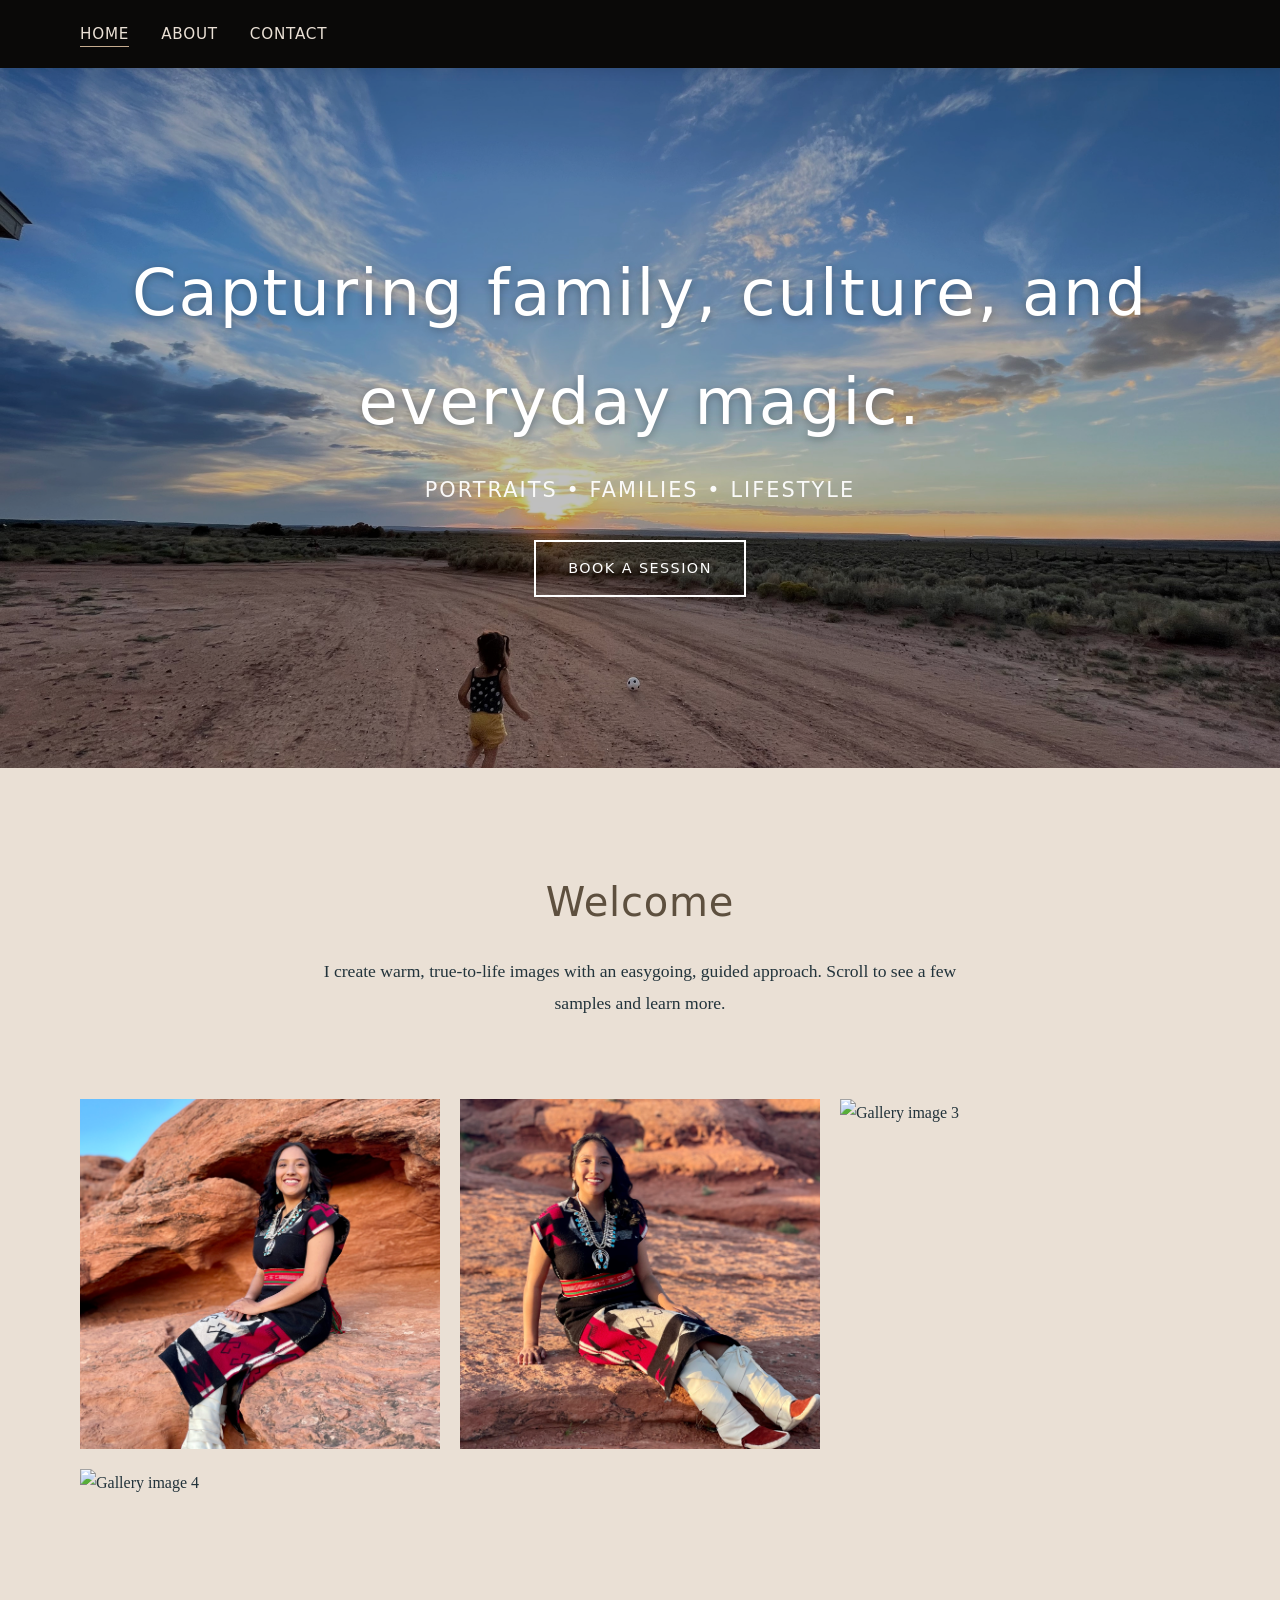
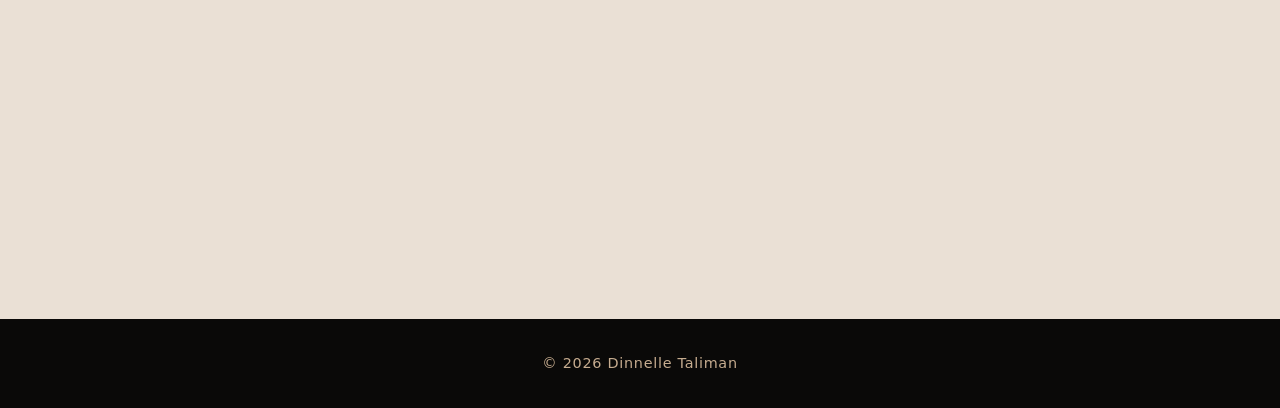
==== index.html @ a17ee5c7 "Add files via upload" ====
<!DOCTYPE html>
<html lang="en">

<head>
    <meta charset="UTF-8" />
    <meta name="viewport" content="width=device-width, initial-scale=1" />
    <title>Dinnelle Taliman Final</title>
    <link rel="stylesheet" href="style.css" />
</head>

<body>

    <!-- Top navigation -->
    <header class="site-header">
        <nav class="nav">
            <ul class="nav-links">
                <li><a href="index.html" class="active">Home</a></li>
                <li><a href="about.html">About</a></li>
                <li><a href="contact.html">Contact</a></li>
            </ul>
        </nav>
    </header>

    <!-- Welcome -->
    <section class="hero">

        <img src="images/amisky.jpeg" alt="Main Ami Sky Photo">
        <div class="hero-text">
            <h1>Capturing family, culture, and everyday magic.</h1>
            <p>Portraits • Families • Lifestyle</p>
            <a class="btn" href="contact.html">Book a Session</a>
        </div>
    </section>

    <!-- Simple intro -->
    <main class="container">
        <section class="intro">
            <h2>Welcome</h2>
            <p>
                I create warm, true-to-life images with an easygoing, guided approach.
                Scroll to see a few samples and learn more.
            </p>
        </section>

        <!-- Tiny gallery grid (just images) -->
        <section class="grid">
            <img src="images/nevaehgrad1.jpeg" alt="Gallery image 1">
            <img src="images/nevaehgrad2.jpeg" alt="Gallery image 2">
            <img src="images/sample3.jpg" alt="Gallery image 3">
            <img src="images/sample4.jpg" alt="Gallery image 4">
        </section>
    </main>

    <!-- Footer -->
    <footer class="footer">
        <p>© <span id="year"></span> Dinnelle Taliman</p>
    </footer>

    <script>
        document.getElementById('year').textContent = new Date().getFullYear();
    </script>
</body>

</html>
---- style.css ----
/* PHOTOGRAPHY PORTFOLIO - DINNELLE TALIMAN */

/* Color Variables */
:root {
    --black: #0a0908;
    --gunmetal: #22333b;
    --almond: #eae0d5;
    --khaki: #c6ac8f;
    --walnut-brown: #5e503f;
}

/* RESET & BASE STYLES */
* {
    box-sizing: border-box;
    margin: 0;
    padding: 0;
}

body {
    font-family: 'Georgia', 'Times New Roman', serif;
    color: var(--gunmetal);
    background: var(--almond);
    line-height: 1.7;
    overflow-x: hidden;
}

h1,
h2,
h3 {
    font-family: system-ui, -apple-system, sans-serif;
    font-weight: 300;
    letter-spacing: 0.02em;
    color: var(--black);
}

a {
    color: inherit;
    text-decoration: none;
    transition: all 0.3s ease;
}

img {
    max-width: 100%;
    display: block;
}

/* CONTAINER */
.container {
    max-width: 1200px;
    margin: 0 auto;
    padding: 60px 40px;
}

.section {
    margin-bottom: 80px;
}

/* NAVIGATION */
.site-header {
    background: var(--black);
    position: sticky;
    top: 0;
    z-index: 100;
    box-shadow: 0 2px 12px rgba(10, 9, 8, 0.1);
}

.nav {
    max-width: 1200px;
    margin: 0 auto;
    padding: 20px 40px;
    display: flex;
    align-items: center;
    justify-content: space-between;
}

.logo {
    font-family: system-ui, sans-serif;
    font-weight: 300;
    font-size: 1.3rem;
    letter-spacing: 0.1em;
    color: var(--almond);
    text-transform: uppercase;
}

.logo:hover {
    color: var(--khaki);
}

.nav-links {
    list-style: none;
    display: flex;
    gap: 32px;
}

.nav-links a {
    color: var(--almond);
    font-family: system-ui, sans-serif;
    font-size: 0.95rem;
    letter-spacing: 0.05em;
    text-transform: uppercase;
    font-weight: 300;
    position: relative;
}

.nav-links a::after {
    content: '';
    position: absolute;
    bottom: -4px;
    left: 0;
    width: 0;
    height: 1px;
    background: var(--khaki);
    transition: width 0.3s ease;
}

.nav-links a:hover::after,
.nav-links a.active::after {
    width: 100%;
}

/* HERO SECTION */
.hero {
    position: relative;
    height: 85vh;
    max-height: 700px;
    overflow: hidden;
}

.hero img {
    width: 100%;
    height: 100%;
    object-fit: cover;
    filter: brightness(0.75);
}

.hero-text {
    position: absolute;
    inset: 0;
    display: flex;
    flex-direction: column;
    justify-content: center;
    align-items: center;
    text-align: center;
    color: white;
    padding: 0 20px;
}

.hero h1 {
    font-size: clamp(2rem, 5vw, 4rem);
    font-weight: 200;
    letter-spacing: 0.03em;
    margin-bottom: 16px;
    color: white;
    text-shadow: 0 2px 8px rgba(0, 0, 0, 0.3);
}

.hero p {
    font-size: clamp(1rem, 2vw, 1.3rem);
    font-weight: 300;
    letter-spacing: 0.1em;
    margin-bottom: 32px;
    opacity: 0.95;
    text-transform: uppercase;
    font-family: system-ui, sans-serif;
}

.btn {
    display: inline-block;
    background: transparent;
    color: white;
    padding: 14px 32px;
    border: 2px solid white;
    font-family: system-ui, sans-serif;
    font-size: 0.9rem;
    font-weight: 400;
    letter-spacing: 0.1em;
    text-transform: uppercase;
    transition: all 0.3s ease;
}

.btn:hover {
    background: white;
    color: var(--black);
}

/* INTRO SECTION */
.intro {
    text-align: center;
    max-width: 700px;
    margin: 0 auto;
    padding: 40px 20px;
}

.intro h2 {
    font-size: 2.5rem;
    font-weight: 200;
    margin-bottom: 20px;
    color: var(--walnut-brown);
}

.intro p {
    font-size: 1.1rem;
    color: var(--gunmetal);
    line-height: 1.8;
}

/* GALLERY GRID */
.grid {
    display: grid;
    grid-template-columns: repeat(auto-fit, minmax(280px, 1fr));
    gap: 20px;
    padding: 40px 0;
}

.grid img {
    width: 100%;
    height: 350px;
    object-fit: cover;
    transition: transform 0.4s ease, box-shadow 0.4s ease;
    cursor: pointer;
}

.grid img:hover {
    transform: scale(1.02);
    box-shadow: 0 8px 24px rgba(10, 9, 8, 0.15);
}

/* PAGE HERO (About/Contact Pages) */
.page-hero {
    text-align: center;
    padding: 80px 40px;
    background: var(--walnut-brown);
    color: var(--almond);
}

.page-hero h1 {
    font-size: 3rem;
    font-weight: 200;
    letter-spacing: 0.05em;
    margin-bottom: 12px;
    color: var(--almond);
}

.page-hero p {
    font-size: 1.2rem;
    font-weight: 300;
    letter-spacing: 0.05em;
    opacity: 0.9;
}

/* ABOUT PAGE */
.about-gallery {
    display: grid;
    grid-template-columns: repeat(3, 1fr);
    gap: 24px;
    max-width: 1200px;
    margin: 60px auto;
}

.about-gallery img {
    width: 100%;
    height: 400px;
    object-fit: cover;
    transition: transform 0.4s ease;
}

.about-gallery img:hover {
    transform: scale(1.02);
}

.about-bio {
    max-width: 800px;
    margin: 0 auto;
    padding: 40px 20px;
    text-align: center;
}

.about-bio h2 {
    font-size: 2.2rem;
    font-weight: 200;
    margin-bottom: 24px;
    color: var(--walnut-brown);
}

.about-bio p {
    font-size: 1.1rem;
    line-height: 1.9;
    color: var(--gunmetal);
    margin-bottom: 20px;
}

.about-bio em {
    color: var(--walnut-brown);
    font-style: italic;
}

/* CONTACT PAGE */
.contact-intro {
    max-width: 800px;
    margin: 0 auto 60px;
    text-align: center;
    font-size: 1.15rem;
    line-height: 1.8;
    color: var(--gunmetal);
}

.contact-wrapper {
    display: grid;
    grid-template-columns: 1fr 2fr;
    gap: 60px;
    max-width: 1200px;
    margin: 0 auto;
}

/* Contact Info Sidebar */
.contact-info {
    background: var(--walnut-brown);
    color: var(--almond);
    padding: 40px;
    height: fit-content;
    position: sticky;
    top: 100px;
}

.contact-info h2 {
    font-size: 1.8rem;
    font-weight: 200;
    margin-bottom: 32px;
    color: var(--almond);
}

.contact-item {
    margin-bottom: 28px;
}

.contact-item strong {
    display: block;
    font-family: system-ui, sans-serif;
    font-size: 0.85rem;
    font-weight: 400;
    letter-spacing: 0.1em;
    text-transform: uppercase;
    margin-bottom: 8px;
    opacity: 0.8;
}

.contact-item a {
    color: var(--almond);
    font-size: 1.05rem;
    border-bottom: 1px solid transparent;
}

.contact-item a:hover {
    border-bottom-color: var(--khaki);
    color: var(--khaki);
}

.contact-item p {
    margin: 0;
    font-size: 1.05rem;
    line-height: 1.6;
}

.social-links {
    margin-top: 40px;
    padding-top: 32px;
    border-top: 1px solid rgba(234, 224, 213, 0.2);
}

.social-links h3 {
    font-size: 1rem;
    font-weight: 300;
    letter-spacing: 0.1em;
    text-transform: uppercase;
    margin-bottom: 16px;
    color: var(--almond);
}

.social-btn {
    display: block;
    background: transparent;
    color: var(--almond);
    padding: 12px 20px;
    border: 1px solid var(--almond);
    text-align: center;
    margin-bottom: 12px;
    font-family: system-ui, sans-serif;
    font-size: 0.9rem;
    letter-spacing: 0.05em;
    text-transform: uppercase;
    transition: all 0.3s ease;
}

.social-btn:hover {
    background: var(--almond);
    color: var(--walnut-brown);
}

/* Contact Form */
.contact-form-wrapper h2 {
    font-size: 1.8rem;
    font-weight: 200;
    margin-bottom: 32px;
    color: var(--walnut-brown);
}

.contact-form {
    display: flex;
    flex-direction: column;
    gap: 24px;
}

.form-group {
    display: flex;
    flex-direction: column;
}

.form-group label {
    font-family: system-ui, sans-serif;
    font-size: 0.85rem;
    font-weight: 400;
    letter-spacing: 0.05em;
    text-transform: uppercase;
    margin-bottom: 8px;
    color: var(--walnut-brown);
}

.form-group input,
.form-group select,
.form-group textarea {
    padding: 14px 16px;
    border: 1px solid var(--khaki);
    background: white;
    font-family: Georgia, serif;
    font-size: 1rem;
    color: var(--gunmetal);
    transition: border-color 0.3s ease;
}

.form-group input:focus,
.form-group select:focus,
.form-group textarea:focus {
    outline: none;
    border-color: var(--walnut-brown);
}

.form-group textarea {
    resize: vertical;
    min-height: 150px;
    line-height: 1.6;
}

.btn-submit {
    width: 100%;
    cursor: pointer;
    background: var(--walnut-brown);
    color: var(--almond);
    border: 2px solid var(--walnut-brown);
    padding: 16px;
    font-family: system-ui, sans-serif;
    font-size: 0.95rem;
    font-weight: 400;
    letter-spacing: 0.1em;
    text-transform: uppercase;
    transition: all 0.3s ease;
}

.btn-submit:hover {
    background: transparent;
    color: var(--walnut-brown);
}

.form-note {
    font-size: 0.85rem;
    color: var(--gunmetal);
    text-align: center;
    font-style: italic;
    margin-top: -8px;
}

/* Thank You Message */
.thank-you-message {
    background: var(--walnut-brown);
    color: var(--almond);
    padding: 50px 40px;
    text-align: center;
}

.thank-you-message h3 {
    font-size: 2rem;
    font-weight: 200;
    margin-bottom: 16px;
    color: var(--almond);
}

.thank-you-message p {
    font-size: 1.1rem;
    line-height: 1.8;
}

/* FOOTER */
.footer {
    background: var(--black);
    color: var(--khaki);
    text-align: center;
    padding: 32px 20px;
    font-family: system-ui, sans-serif;
    font-size: 0.9rem;
    letter-spacing: 0.05em;
}

/* RESPONSIVE DESIGN */
@media (max-width: 900px) {
    .container {
        padding: 40px 24px;
    }

    .nav {
        padding: 16px 24px;
    }

    .nav-links {
        gap: 20px;
    }

    .about-gallery {
        grid-template-columns: 1fr;
        gap: 20px;
    }

    .about-gallery img {
        height: 450px;
    }

    .contact-wrapper {
        grid-template-columns: 1fr;
        gap: 40px;
    }

    .contact-info {
        position: static;
        order: 2;
    }

    .contact-form-wrapper {
        order: 1;
    }
}

@media (max-width: 640px) {
    .hero {
        height: 70vh;
    }

    .page-hero {
        padding: 60px 24px;
    }

    .page-hero h1 {
        font-size: 2rem;
    }

    .logo {
        font-size: 1rem;
    }

    .nav-links {
        gap: 16px;
        font-size: 0.85rem;
    }

    .grid {
        grid-template-columns: 1fr;
        gap: 16px;
    }

    .grid img {
        height: 300px;
    }

    .intro h2 {
        font-size: 2rem;
    }

    .about-bio h2 {
        font-size: 1.8rem;
    }
}
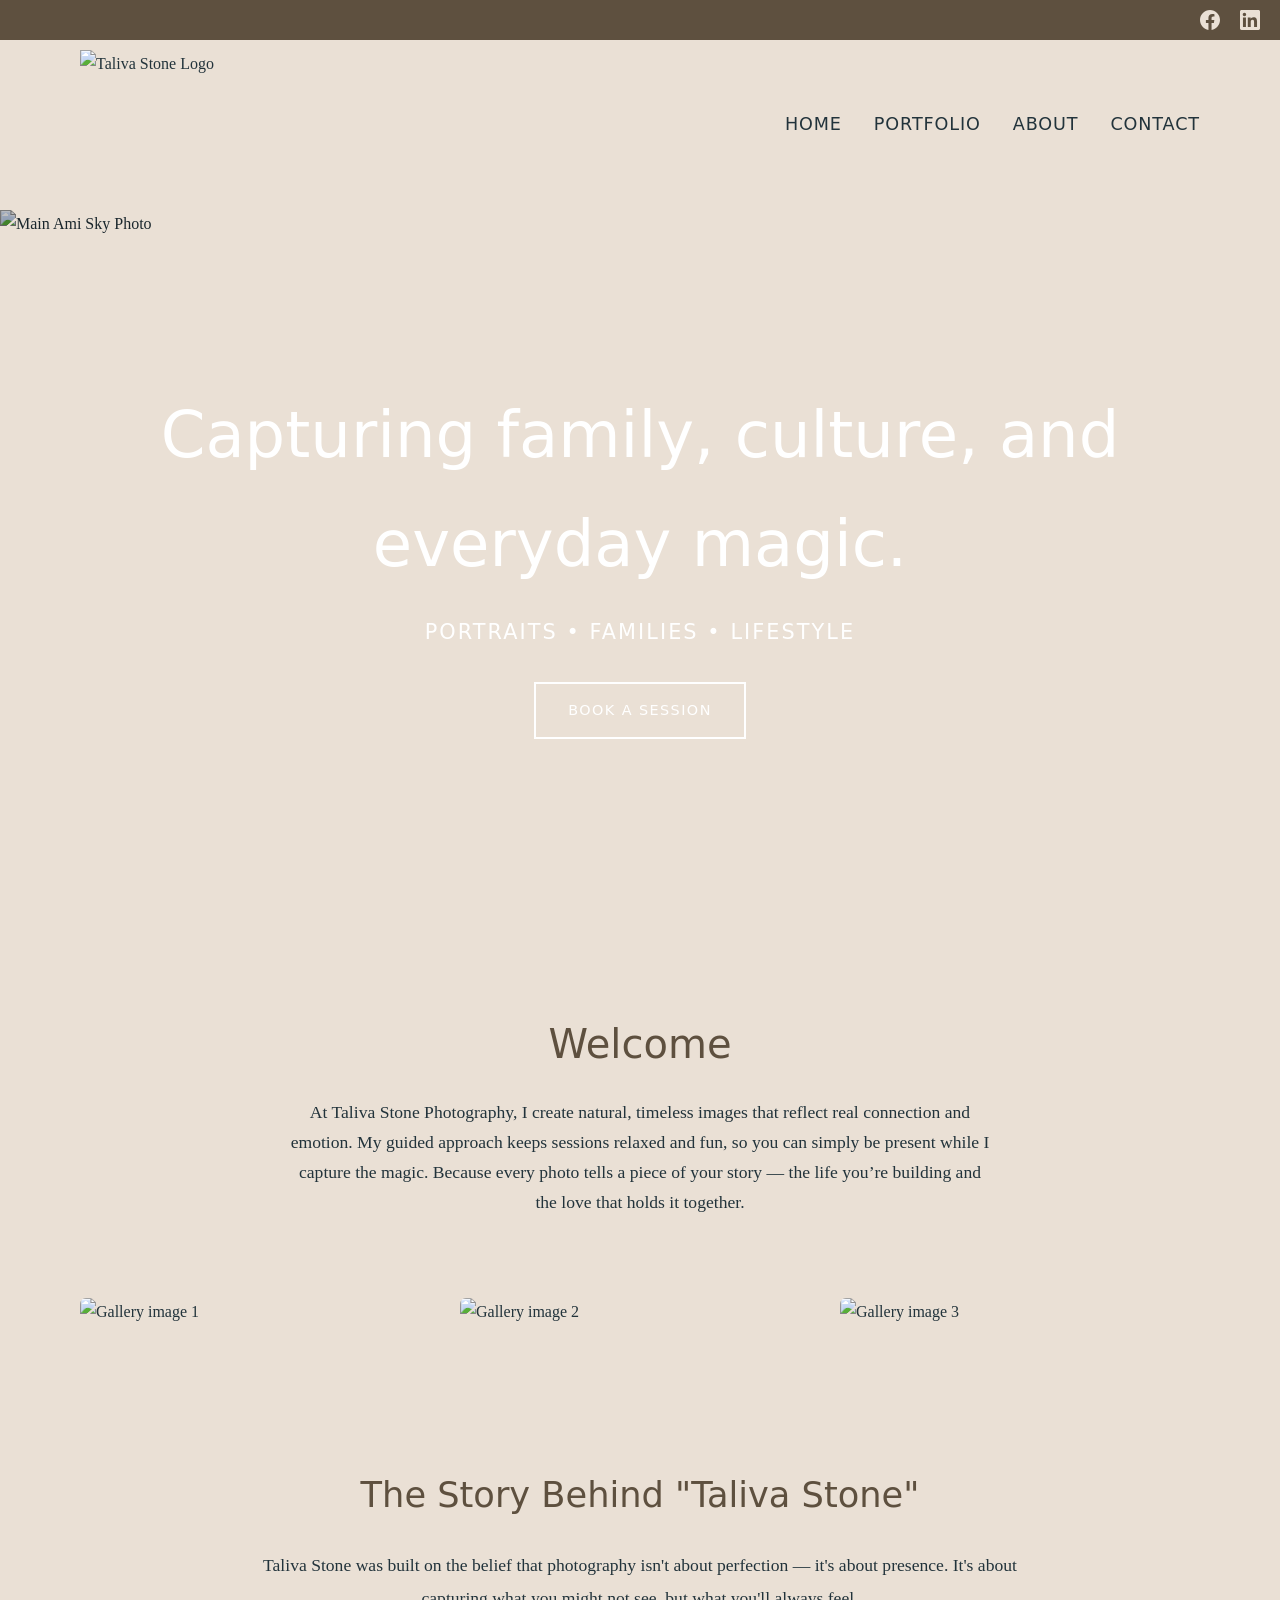
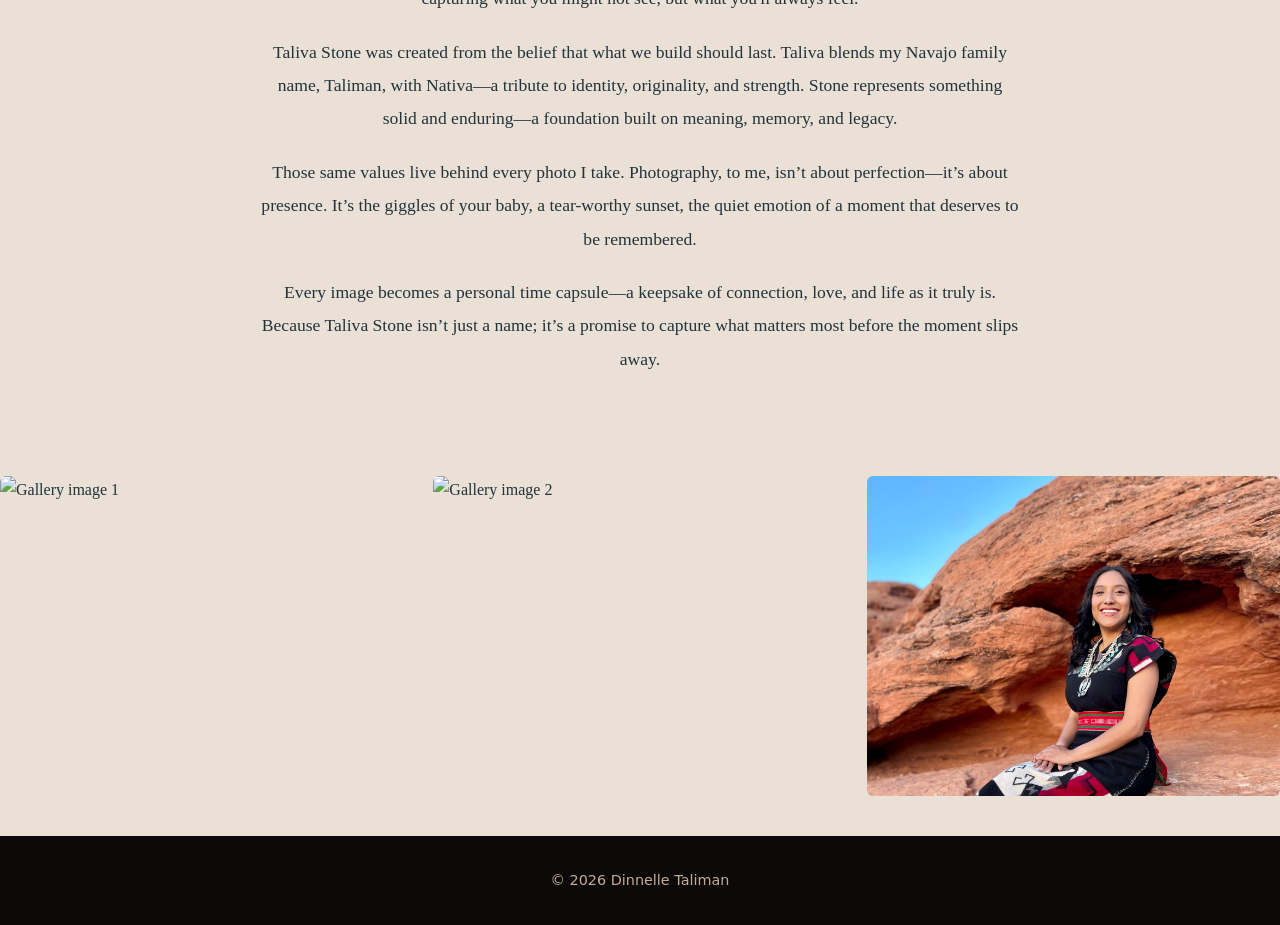
==== commit 24f8ba8a: "Add files via upload final portfolio" ====
--- a/index.html
+++ b/index.html
@@ -11,12 +11,34 @@
 <body>
 
     <!-- Top navigation -->
+
     <header class="site-header">
+        <!-- Social media bar -->
+        <div class="social-bar">
+            <a href="https://www.facebook.com/dinnelle.taliman/" target="_blank" aria-label="Facebook">
+                <svg width="20" height="20" fill="currentColor" viewBox="0 0 24 24">
+                    <path
+                        d="M24 12.073c0-6.627-5.373-12-12-12s-12 5.373-12 12c0 5.99 4.388 10.954 10.125 11.854v-8.385H7.078v-3.47h3.047V9.43c0-3.007 1.792-4.669 4.533-4.669 1.312 0 2.686.235 2.686.235v2.953H15.83c-1.491 0-1.956.925-1.956 1.874v2.25h3.328l-.532 3.47h-2.796v8.385C19.612 23.027 24 18.062 24 12.073z" />
+                </svg>
+            </a>
+            <a href="https://www.linkedin.com/in/dtaliman/" target="_blank" aria-label="LinkedIn">
+                <svg width="20" height="20" fill="currentColor" viewBox="0 0 24 24">
+                    <path
+                        d="M20.447 20.452h-3.554v-5.569c0-1.328-.027-3.037-1.852-3.037-1.853 0-2.136 1.445-2.136 2.939v5.667H9.351V9h3.414v1.561h.046c.477-.9 1.637-1.85 3.37-1.85 3.601 0 4.267 2.37 4.267 5.455v6.286zM5.337 7.433c-1.144 0-2.063-.926-2.063-2.065 0-1.138.92-2.063 2.063-2.063 1.14 0 2.064.925 2.064 2.063 0 1.139-.925 2.065-2.064 2.065zm1.782 13.019H3.555V9h3.564v11.452zM22.225 0H1.771C.792 0 0 .774 0 1.729v20.542C0 23.227.792 24 1.771 24h20.451C23.2 24 24 23.227 24 22.271V1.729C24 .774 23.2 0 22.222 0h.003z" />
+                </svg>
+            </a>
+        </div>
+
         <nav class="nav">
+            <a class="logo" href="index.html">
+                <img src="images/logo.png" alt="Taliva Stone Logo">
+            </a>
             <ul class="nav-links">
-                <li><a href="index.html" class="active">Home</a></li>
+                <li><a href="index.html">Home</a></li>
+                <li><a href="portfolio.html">Portfolio</a></li>
                 <li><a href="about.html">About</a></li>
                 <li><a href="contact.html">Contact</a></li>
+
             </ul>
         </nav>
     </header>
@@ -24,7 +46,9 @@
     <!-- Welcome -->
     <section class="hero">
 
-        <img src="images/amisky.jpeg" alt="Main Ami Sky Photo">
+        </a>
+
+        <img src="images/landscape12.jpeg" alt="Main Ami Sky Photo">
         <div class="hero-text">
             <h1>Capturing family, culture, and everyday magic.</h1>
             <p>Portraits • Families • Lifestyle</p>
@@ -32,24 +56,59 @@
         </div>
     </section>
 
+
+
     <!-- Simple intro -->
     <main class="container">
         <section class="intro">
             <h2>Welcome</h2>
             <p>
-                I create warm, true-to-life images with an easygoing, guided approach.
-                Scroll to see a few samples and learn more.
+                At Taliva Stone Photography, I create natural, timeless images that reflect real connection and emotion.
+                My guided approach keeps sessions relaxed and fun, so you can simply be present while I capture the
+                magic.
+
+             Because every photo tells a piece of your story — the life you’re building and the love that holds it together.
             </p>
         </section>
 
         <!-- Tiny gallery grid (just images) -->
         <section class="grid">
-            <img src="images/nevaehgrad1.jpeg" alt="Gallery image 1">
-            <img src="images/nevaehgrad2.jpeg" alt="Gallery image 2">
-            <img src="images/sample3.jpg" alt="Gallery image 3">
-            <img src="images/sample4.jpg" alt="Gallery image 4">
+            <img src="images/baby2.jpg" alt="Gallery image 1">
+            <img src="images/portrait8.jpg" alt="Gallery image 2">
+            <img src="images/portrait9.jpg" alt="Gallery image 3">
+
+
         </section>
     </main>
+
+    <!-- The Taliva Story -->
+    <section class="section about-bio">
+        <h2>The Story Behind "Taliva Stone"</h2>
+        <p>
+            Taliva Stone was built on the belief that photography isn't about perfection — it's about
+            presence. It's about capturing what you might not see, but what you'll always feel.
+        </p>
+        <p>
+          Taliva Stone was created from the belief that what we build should last.
+Taliva blends my Navajo family name, Taliman, with Nativa—a tribute to identity, originality, and strength. Stone represents something solid and enduring—a foundation built on meaning, memory, and legacy.
+        </p>
+        <p>
+          Those same values live behind every photo I take. Photography, to me, isn’t about perfection—it’s about presence. It’s the giggles of your baby, a tear-worthy sunset, the quiet emotion of a moment that deserves to be remembered.
+        </p>
+        <p>
+            Every image becomes a personal time capsule—a keepsake of connection, love, and life as it truly is. Because Taliva Stone isn’t just a name; it’s a promise to capture what matters most before the moment slips away.
+        </p>
+    </section>
+
+    <!-- Tiny gallery grid (just images) -->
+    <section class="grid">
+        <img src="images/culture1.jpg" alt="Gallery image 1" class="gallery-img portrait">
+        <img src="images/logo.png" alt="Gallery image 2" class="gallery-img">
+        <img src="images/nevaehgrad1.jpeg" alt="Gallery image 3" class="gallery-img portrait">
+    </section>
+
+
+
 
     <!-- Footer -->
     <footer class="footer">
@@ -59,6 +118,11 @@
     <script>
         document.getElementById('year').textContent = new Date().getFullYear();
     </script>
-</body>
+
+    <body class="home">
+
+
+
+    </body>
 
 </html>
--- a/style.css
+++ b/style.css
@@ -1,4 +1,48 @@
 /* PHOTOGRAPHY PORTFOLIO - DINNELLE TALIMAN */
+
+/* PORTFOLIO GRID – uniform tiles */
+.portfolio-grid {
+    display: grid;
+    grid-template-columns: repeat(auto-fill, minmax(260px, 1fr));
+    gap: 24px;
+    padding: 80px;
+    /* keep if you like your padding */
+}
+
+.portfolio-item {
+    position: relative;
+    aspect-ratio: 4 / 3;
+    /* all tiles same shape */
+    overflow: hidden;
+    border-radius: 10px;
+    /* optional rounding */
+    background: var(--light-gray);
+    /* placeholder while loading */
+}
+
+.portfolio-item img {
+    width: 100%;
+    height: 100%;
+    object-fit: cover;
+    /* uniform crop */
+    transition: transform .35s ease, filter .35s ease;
+    display: block;
+}
+
+.portfolio-item:hover img {
+    transform: scale(1.05);
+    /* subtle hover zoom */
+    filter: brightness(0.95);
+}
+
+/* Optional label under tiles */
+.project-label {
+    font-size: 16px;
+    font-weight: 700;
+    margin-top: 12px;
+    color: var(--eggplant);
+}
+
 
 /* Color Variables */
 :root {
@@ -17,26 +61,23 @@
 }
 
 body {
-    font-family: 'Georgia', 'Times New Roman', serif;
+    font-family: Georgia, serif;
     color: var(--gunmetal);
     background: var(--almond);
     line-height: 1.7;
-    overflow-x: hidden;
 }
 
 h1,
 h2,
 h3 {
-    font-family: system-ui, -apple-system, sans-serif;
+    font-family: system-ui, sans-serif;
     font-weight: 300;
-    letter-spacing: 0.02em;
     color: var(--black);
 }
 
 a {
     color: inherit;
     text-decoration: none;
-    transition: all 0.3s ease;
 }
 
 img {
@@ -52,38 +93,60 @@
 }
 
 .section {
-    margin-bottom: 80px;
+    margin-bottom: 60px;
 }
 
 /* NAVIGATION */
 .site-header {
-    background: var(--black);
-    position: sticky;
+    background: transparent;
+    /* Remove black background */
+    position: relative;
     top: 0;
     z-index: 100;
-    box-shadow: 0 2px 12px rgba(10, 9, 8, 0.1);
+}
+
+/* Social media bar */
+.social-bar {
+    background: var(--walnut-brown);
+    display: flex;
+    justify-content: flex-end;
+    align-items: center;
+    gap: 20px;
+    padding: 10px 20px;
+}
+
+.social-bar a {
+    color: var(--almond);
+    display: flex;
+    align-items: center;
+}
+
+.social-bar a:hover {
+    color: var(--khaki);
+}
+
+.social-bar svg {
+    width: 20px;
+    height: 20px;
 }
 
 .nav {
     max-width: 1200px;
     margin: 0 auto;
-    padding: 20px 40px;
-    display: flex;
+    padding: 10px 40px;
+    display: flex;
+    justify-content: space-between;
     align-items: center;
-    justify-content: space-between;
 }
 
 .logo {
-    font-family: system-ui, sans-serif;
-    font-weight: 300;
-    font-size: 1.3rem;
-    letter-spacing: 0.1em;
-    color: var(--almond);
-    text-transform: uppercase;
-}
-
-.logo:hover {
-    color: var(--khaki);
+    display: flex;
+    align-items: center;
+}
+
+.logo img {
+    height: 150px;
+    width: auto;
 }
 
 .nav-links {
@@ -93,37 +156,24 @@
 }
 
 .nav-links a {
-    color: var(--almond);
-    font-family: system-ui, sans-serif;
-    font-size: 0.95rem;
+    color: var(--gunmetal);
+    /* Dark text instead of light */
+    font-family: system-ui, sans-serif;
+    font-size: 1.1rem;
     letter-spacing: 0.05em;
     text-transform: uppercase;
-    font-weight: 300;
-    position: relative;
-}
-
-.nav-links a::after {
-    content: '';
-    position: absolute;
-    bottom: -4px;
-    left: 0;
-    width: 0;
-    height: 1px;
-    background: var(--khaki);
-    transition: width 0.3s ease;
-}
-
-.nav-links a:hover::after,
-.nav-links a.active::after {
-    width: 100%;
-}
-
-/* HERO SECTION */
+    font-weight: 500;
+}
+
+.nav-links a.active {
+    border-bottom: 1px solid var(--khaki);
+}
+
+/* HERO */
 .hero {
     position: relative;
     height: 85vh;
     max-height: 700px;
-    overflow: hidden;
 }
 
 .hero img {
@@ -148,20 +198,16 @@
 .hero h1 {
     font-size: clamp(2rem, 5vw, 4rem);
     font-weight: 200;
-    letter-spacing: 0.03em;
     margin-bottom: 16px;
     color: white;
-    text-shadow: 0 2px 8px rgba(0, 0, 0, 0.3);
 }
 
 .hero p {
     font-size: clamp(1rem, 2vw, 1.3rem);
-    font-weight: 300;
+    font-family: system-ui, sans-serif;
     letter-spacing: 0.1em;
+    text-transform: uppercase;
     margin-bottom: 32px;
-    opacity: 0.95;
-    text-transform: uppercase;
-    font-family: system-ui, sans-serif;
 }
 
 .btn {
@@ -172,23 +218,15 @@
     border: 2px solid white;
     font-family: system-ui, sans-serif;
     font-size: 0.9rem;
-    font-weight: 400;
     letter-spacing: 0.1em;
     text-transform: uppercase;
-    transition: all 0.3s ease;
-}
-
-.btn:hover {
-    background: white;
-    color: var(--black);
-}
-
-/* INTRO SECTION */
+}
+
+/* INTRO */
 .intro {
     text-align: center;
     max-width: 700px;
-    margin: 0 auto;
-    padding: 40px 20px;
+    margin: 40px auto;
 }
 
 .intro h2 {
@@ -200,8 +238,6 @@
 
 .intro p {
     font-size: 1.1rem;
-    color: var(--gunmetal);
-    line-height: 1.8;
 }
 
 /* GALLERY GRID */
@@ -216,16 +252,47 @@
     width: 100%;
     height: 350px;
     object-fit: cover;
-    transition: transform 0.4s ease, box-shadow 0.4s ease;
-    cursor: pointer;
-}
-
-.grid img:hover {
-    transform: scale(1.02);
-    box-shadow: 0 8px 24px rgba(10, 9, 8, 0.15);
-}
-
-/* PAGE HERO (About/Contact Pages) */
+}
+
+/* Base gallery image styles */
+/* Base: don't force a height on ALL images */
+.grid img,
+.gallery-img {
+    width: 100%;
+    height: auto;
+    /* let images keep their natural ratio */
+    display: block;
+    border-radius: 6px;
+}
+
+
+/* Only the selected portrait images get more headroom */
+.gallery-img.portrait {
+    height: 320px;
+    /* make these taller so faces fit */
+    aspect-ratio: 2 / 3;
+    /* optional portrait shape hint */
+    object-fit: cover;
+    object-position: 50% 15%;
+    /* bias the crop upward to avoid chopping heads */
+}
+
+/* Quick fine-tune helpers (use if needed):
+   <img class="gallery-img portrait top|mid|low"> */
+.gallery-img.portrait.top {
+    object-position: 50% 5%;
+}
+
+.gallery-img.portrait.mid {
+    object-position: 50% 20%;
+}
+
+.gallery-img.portrait.low {
+    object-position: 50% 35%;
+}
+
+
+/* PAGE HERO (About/Contact) */
 .page-hero {
     text-align: center;
     padding: 80px 40px;
@@ -236,16 +303,12 @@
 .page-hero h1 {
     font-size: 3rem;
     font-weight: 200;
-    letter-spacing: 0.05em;
     margin-bottom: 12px;
     color: var(--almond);
 }
 
 .page-hero p {
     font-size: 1.2rem;
-    font-weight: 300;
-    letter-spacing: 0.05em;
-    opacity: 0.9;
 }
 
 /* ABOUT PAGE */
@@ -253,7 +316,6 @@
     display: grid;
     grid-template-columns: repeat(3, 1fr);
     gap: 24px;
-    max-width: 1200px;
     margin: 60px auto;
 }
 
@@ -261,11 +323,6 @@
     width: 100%;
     height: 400px;
     object-fit: cover;
-    transition: transform 0.4s ease;
-}
-
-.about-gallery img:hover {
-    transform: scale(1.02);
 }
 
 .about-bio {
@@ -285,13 +342,11 @@
 .about-bio p {
     font-size: 1.1rem;
     line-height: 1.9;
-    color: var(--gunmetal);
     margin-bottom: 20px;
 }
 
 .about-bio em {
     color: var(--walnut-brown);
-    font-style: italic;
 }
 
 /* CONTACT PAGE */
@@ -300,26 +355,19 @@
     margin: 0 auto 60px;
     text-align: center;
     font-size: 1.15rem;
-    line-height: 1.8;
-    color: var(--gunmetal);
 }
 
 .contact-wrapper {
     display: grid;
     grid-template-columns: 1fr 2fr;
     gap: 60px;
-    max-width: 1200px;
-    margin: 0 auto;
-}
-
-/* Contact Info Sidebar */
+}
+
 .contact-info {
     background: var(--walnut-brown);
     color: var(--almond);
     padding: 40px;
     height: fit-content;
-    position: sticky;
-    top: 100px;
 }
 
 .contact-info h2 {
@@ -337,8 +385,6 @@
     display: block;
     font-family: system-ui, sans-serif;
     font-size: 0.85rem;
-    font-weight: 400;
-    letter-spacing: 0.1em;
     text-transform: uppercase;
     margin-bottom: 8px;
     opacity: 0.8;
@@ -347,18 +393,10 @@
 .contact-item a {
     color: var(--almond);
     font-size: 1.05rem;
-    border-bottom: 1px solid transparent;
-}
-
-.contact-item a:hover {
-    border-bottom-color: var(--khaki);
-    color: var(--khaki);
 }
 
 .contact-item p {
-    margin: 0;
     font-size: 1.05rem;
-    line-height: 1.6;
 }
 
 .social-links {
@@ -370,8 +408,6 @@
 .social-links h3 {
     font-size: 1rem;
     font-weight: 300;
-    letter-spacing: 0.1em;
-    text-transform: uppercase;
     margin-bottom: 16px;
     color: var(--almond);
 }
@@ -386,17 +422,10 @@
     margin-bottom: 12px;
     font-family: system-ui, sans-serif;
     font-size: 0.9rem;
-    letter-spacing: 0.05em;
-    text-transform: uppercase;
-    transition: all 0.3s ease;
-}
-
-.social-btn:hover {
-    background: var(--almond);
-    color: var(--walnut-brown);
-}
-
-/* Contact Form */
+    text-transform: uppercase;
+}
+
+/* FORM */
 .contact-form-wrapper h2 {
     font-size: 1.8rem;
     font-weight: 200;
@@ -418,8 +447,6 @@
 .form-group label {
     font-family: system-ui, sans-serif;
     font-size: 0.85rem;
-    font-weight: 400;
-    letter-spacing: 0.05em;
     text-transform: uppercase;
     margin-bottom: 8px;
     color: var(--walnut-brown);
@@ -434,20 +461,11 @@
     font-family: Georgia, serif;
     font-size: 1rem;
     color: var(--gunmetal);
-    transition: border-color 0.3s ease;
-}
-
-.form-group input:focus,
-.form-group select:focus,
-.form-group textarea:focus {
-    outline: none;
-    border-color: var(--walnut-brown);
 }
 
 .form-group textarea {
     resize: vertical;
     min-height: 150px;
-    line-height: 1.6;
 }
 
 .btn-submit {
@@ -459,26 +477,15 @@
     padding: 16px;
     font-family: system-ui, sans-serif;
     font-size: 0.95rem;
-    font-weight: 400;
-    letter-spacing: 0.1em;
-    text-transform: uppercase;
-    transition: all 0.3s ease;
-}
-
-.btn-submit:hover {
-    background: transparent;
-    color: var(--walnut-brown);
+    text-transform: uppercase;
 }
 
 .form-note {
     font-size: 0.85rem;
-    color: var(--gunmetal);
     text-align: center;
     font-style: italic;
-    margin-top: -8px;
-}
-
-/* Thank You Message */
+}
+
 .thank-you-message {
     background: var(--walnut-brown);
     color: var(--almond);
@@ -495,7 +502,6 @@
 
 .thank-you-message p {
     font-size: 1.1rem;
-    line-height: 1.8;
 }
 
 /* FOOTER */
@@ -506,26 +512,67 @@
     padding: 32px 20px;
     font-family: system-ui, sans-serif;
     font-size: 0.9rem;
+}
+
+/* Filter bar */
+.filter-bar {
+    display: flex;
+    flex-wrap: wrap;
+    gap: 10px;
+    justify-content: center;
+    margin: 10px 0 24px;
+}
+
+.filter-btn {
+    background: transparent;
+    color: var(--walnut-brown);
+    border: 1px solid var(--walnut-brown);
+    padding: 10px 16px;
+    font-family: system-ui, sans-serif;
+    font-size: 0.9rem;
     letter-spacing: 0.05em;
-}
-
-/* RESPONSIVE DESIGN */
+    text-transform: uppercase;
+    cursor: pointer;
+    transition: background-color .25s ease, color .25s ease, border-color .25s ease, transform .05s ease;
+}
+
+.filter-btn:hover,
+.filter-btn:focus-visible {
+    background: var(--walnut-brown);
+    color: var(--almond);
+    outline: none;
+}
+
+.filter-btn.is-active {
+    background: var(--walnut-brown);
+    color: var(--almond);
+}
+
+/* Filtered items */
+.grid-item {
+    transition: opacity .25s ease, transform .25s ease;
+}
+
+.grid-item.is-hidden {
+    opacity: 0;
+    transform: scale(0.98);
+    pointer-events: none;
+    position: relative;
+}
+
+
+/* RESPONSIVE */
 @media (max-width: 900px) {
     .container {
         padding: 40px 24px;
     }
 
-    .nav {
-        padding: 16px 24px;
-    }
-
-    .nav-links {
-        gap: 20px;
+    .logo img {
+        height: 100px;
     }
 
     .about-gallery {
         grid-template-columns: 1fr;
-        gap: 20px;
     }
 
     .about-gallery img {
@@ -534,11 +581,9 @@
 
     .contact-wrapper {
         grid-template-columns: 1fr;
-        gap: 40px;
     }
 
     .contact-info {
-        position: static;
         order: 2;
     }
 
@@ -560,10 +605,6 @@
         font-size: 2rem;
     }
 
-    .logo {
-        font-size: 1rem;
-    }
-
     .nav-links {
         gap: 16px;
         font-size: 0.85rem;
@@ -571,18 +612,34 @@
 
     .grid {
         grid-template-columns: 1fr;
-        gap: 16px;
     }
 
     .grid img {
         height: 300px;
-    }
-
-    .intro h2 {
-        font-size: 2rem;
-    }
-
-    .about-bio h2 {
-        font-size: 1.8rem;
-    }
+
+
+    }
+
+    /* BOOK A SESSION BUTTON */
+    .btn {
+        display: inline-block;
+        background: transparent;
+        color: white;
+        padding: 14px 32px;
+        border: 2px solid white;
+        font-family: system-ui, sans-serif;
+        font-size: 0.9rem;
+        letter-spacing: 0.1em;
+        text-transform: uppercase;
+        transition: background-color 0.3s ease, color 0.3s ease, border-color 0.3s ease;
+    }
+
+    /* Hover effect */
+    .btn:hover,
+    .btn:focus {
+        background: var(--almond);
+        color: var(--walnut-brown);
+        border-color: var(--almond);
+    }
+
 }
